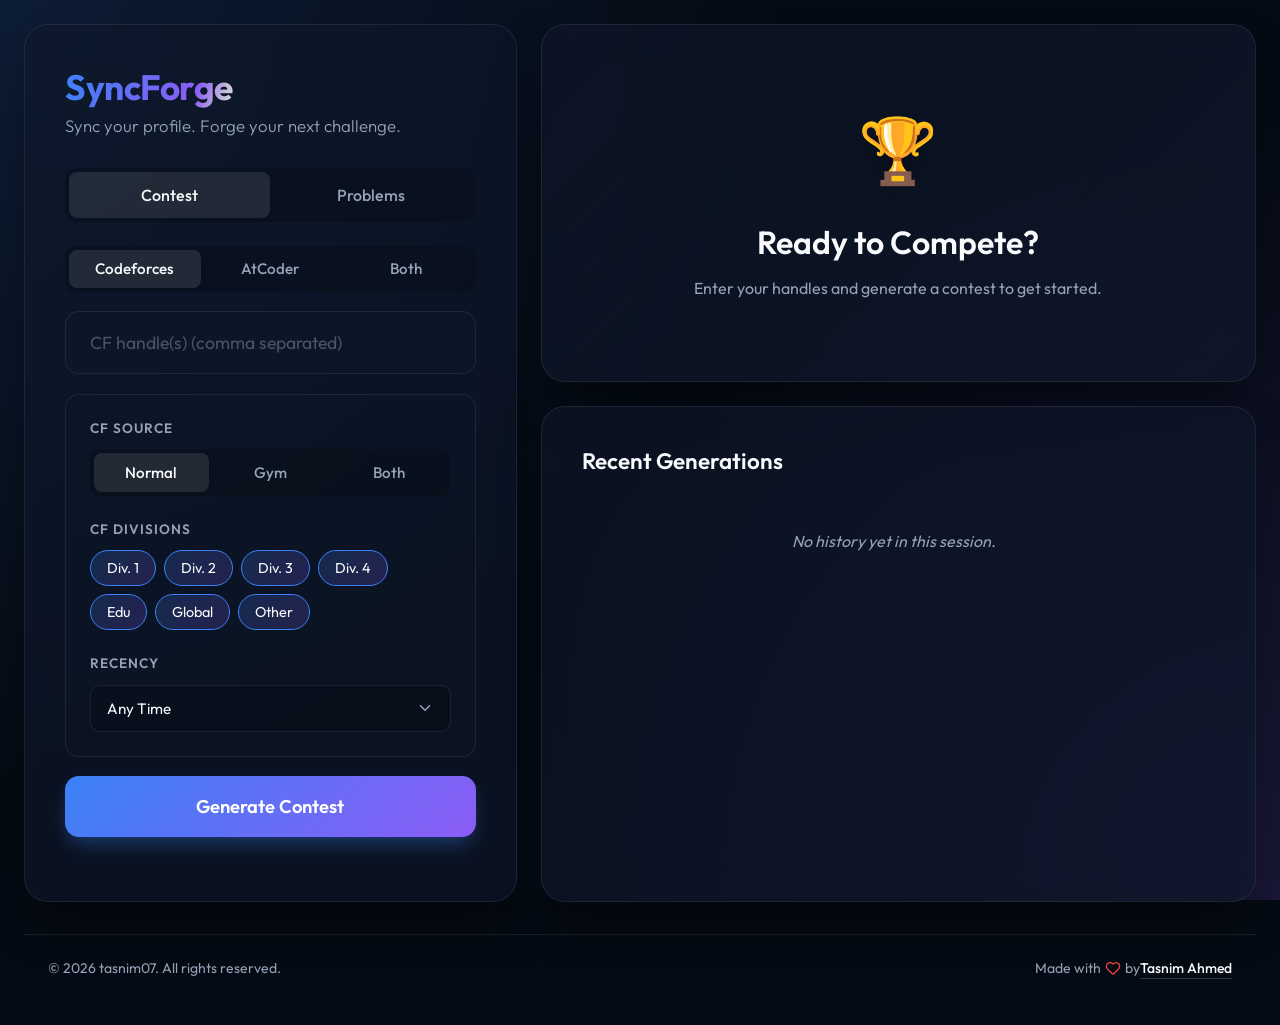
==== index.html @ 2746394c "Sync your profile. Forge your next challenge." ====
<!DOCTYPE html>
<html lang="en">

<head>
    <meta charset="UTF-8">
    <meta name="viewport" content="width=device-width, initial-scale=1.0">
    <title>SyncForge</title>
    <meta name="description" content="Generate a random unsolved Codeforces contest for your handle">
    <link rel="icon" type="image/svg+xml" href="favicon.svg">
    <link href="https://fonts.googleapis.com/css2?family=Outfit:wght@300;400;500;600;700&display=swap" rel="stylesheet">
    <link rel="stylesheet" href="styles.css">
</head>

<body>
    <div class="dashboard-layout">
        <!-- Sidebar Navigation & Filters -->
        <aside class="sidebar glass-panel">
            <header class="sidebar-header">
                <div class="logo-container" style="display: flex; align-items: center; gap: 10px; margin-bottom: 6px;">
                    <h1 style="margin-bottom: 0;">SyncForge</h1>
                </div>
                <p class="subtitle">Sync your profile. Forge your next challenge.</p>
            </header>

            <div class="tabs-container">
                <button class="tab-btn active" data-tab="contest">Contest</button>
                <button class="tab-btn" data-tab="problem">Problems</button>
            </div>

            <!-- Contest Tab Content -->
            <div id="contest-tab-content" class="tab-content active">
                <div class="input-group">
                <div class="toggle-group platform-group" id="platform-group">
                    <label class="toggle-btn"><input type="radio" name="platform" value="codeforces" checked>
                        <span>Codeforces</span></label>
                    <label class="toggle-btn"><input type="radio" name="platform" value="atcoder">
                        <span>AtCoder</span></label>
                    <label class="toggle-btn"><input type="radio" name="platform" value="both">
                        <span>Both</span></label>
                </div>

                <input type="text" id="handle-input" class="contest-handle-input" placeholder="CF handle(s) (comma separated)"
                    autocomplete="off" />
                <input type="text" id="handle-input-ac" class="contest-handle-input hidden" placeholder="AtCoder handle(s) (comma separated)"
                    autocomplete="off" />

                <div id="user-profiles-container" class="user-profiles hidden">
                    <!-- Dynamic user profile widgets will be injected here -->
                </div>

                <div class="filters-section">
                    <div id="cf-source-filter" class="filter-row custom-collapse">
                        <span class="filter-label">CF Source</span>
                        <div class="toggle-group" id="source-group">
                            <label class="toggle-btn"><input type="radio" name="source" value="normal" checked>
                                <span>Normal</span></label>
                            <label class="toggle-btn"><input type="radio" name="source" value="gym">
                                <span>Gym</span></label>
                            <label class="toggle-btn"><input type="radio" name="source" value="both">
                                <span>Both</span></label>
                        </div>
                    </div>

                    <div id="division-filters" class="filter-row custom-collapse">
                        <span class="filter-label" id="division-label">CF Divisions</span>

                        <div class="chip-group" id="cf-division-group">
                            <label class="chip"><input type="checkbox" value="div1" checked> <span>Div. 1</span></label>
                            <label class="chip"><input type="checkbox" value="div2" checked> <span>Div. 2</span></label>
                            <label class="chip"><input type="checkbox" value="div3" checked> <span>Div. 3</span></label>
                            <label class="chip"><input type="checkbox" value="div4" checked> <span>Div. 4</span></label>
                            <label class="chip"><input type="checkbox" value="edu" checked> <span>Edu</span></label>
                            <label class="chip"><input type="checkbox" value="global" checked>
                                <span>Global</span></label>
                            <label class="chip"><input type="checkbox" value="other" checked> <span>Other</span></label>
                        </div>

                        <div class="chip-group hidden" id="ac-division-group">
                            <label class="chip"><input type="checkbox" value="abc" checked> <span>Beginner
                                    (ABC)</span></label>
                            <label class="chip"><input type="checkbox" value="arc" checked> <span>Regular
                                    (ARC)</span></label>
                            <label class="chip"><input type="checkbox" value="agc" checked> <span>Grand
                                    (AGC)</span></label>
                            <label class="chip"><input type="checkbox" value="ahc" checked> <span>Heuristic
                                    (AHC)</span></label>
                            <label class="chip"><input type="checkbox" value="other" checked> <span>Other</span></label>
                        </div>
                    </div>

                    <div class="filter-row">
                        <span class="filter-label">Recency</span>
                        <select id="recency-filter" class="custom-select">
                            <option value="all">Any Time</option>
                            <option value="0.5">Past 6 Months</option>
                            <option value="1">Past 1 Year</option>
                            <option value="2">Past 2 Years</option>
                            <option value="3">Past 3 Years</option>
                            <option value="5">Past 5 Years</option>
                            <option value="7">Past 7 Years</option>
                            <option value="10">Past 10 Years</option>
                        </select>
                    </div>
                </div>

                <button id="get-contest-btn" class="generate-btn">Generate Contest</button>
                </div>
            </div>

            <!-- Problem Tab Content -->
            <div id="problem-tab-content" class="tab-content hidden">
                <div class="input-group">
                    <div class="toggle-group platform-group" id="problem-platform-group">
                        <label class="toggle-btn"><input type="radio" name="problem_platform" value="codeforces" checked>
                            <span>Codeforces</span></label>
                        <label class="toggle-btn"><input type="radio" name="problem_platform" value="atcoder">
                            <span>AtCoder</span></label>
                        <label class="toggle-btn"><input type="radio" name="problem_platform" value="both">
                            <span>Both</span></label>
                    </div>

                    <input type="text" id="problem-handle-cf" class="problem-handle-input" placeholder="CF handle(s) (comma separated)" autocomplete="off" />
                    <input type="text" id="problem-handle-ac" class="problem-handle-input hidden" placeholder="AtCoder handle(s) (comma separated)" autocomplete="off" />

                    <div class="filters-section">
                        <div class="filter-row">
                            <span class="filter-label">Number of Problems</span>
                            <input type="number" id="problem-count" class="custom-number-input" value="5" min="1" max="50" />
                        </div>
                        
                        <div id="problem-cf-rating" class="filter-row custom-collapse">
                            <span class="filter-label">CF Rating Range</span>
                            <div class="range-inputs">
                                <input type="number" id="cf-min-rating" class="custom-number-input" placeholder="Min" min="800" step="100" />
                                <span class="range-separator">-</span>
                                <input type="number" id="cf-max-rating" class="custom-number-input" placeholder="Max" min="800" step="100" />
                            </div>
                        </div>

                        <div id="problem-ac-rating" class="filter-row custom-collapse collapsed">
                            <span class="filter-label">AtCoder Difficulty</span>
                            <div class="range-inputs">
                                <input type="number" id="ac-min-difficulty" class="custom-number-input" placeholder="Min" min="100" />
                                <span class="range-separator">-</span>
                                <input type="number" id="ac-max-difficulty" class="custom-number-input" placeholder="Max" min="100" />
                            </div>
                        </div>

                        <div class="filter-row">
                            <span class="filter-label">Recency</span>
                            <select id="problem-recency-filter" class="custom-select">
                                <option value="all">Any Time</option>
                                <option value="0.5">Past 6 Months</option>
                                <option value="1">Past 1 Year</option>
                                <option value="2">Past 2 Years</option>
                                <option value="3">Past 3 Years</option>
                                <option value="5">Past 5 Years</option>
                                <option value="7">Past 7 Years</option>
                                <option value="10">Past 10 Years</option>
                            </select>
                        </div>
                    </div>

                    <button id="get-problems-btn" class="generate-btn">Fetch Problems</button>
                </div>
            </div>

            <div id="loader" class="hidden">
                <div class="spinner"></div>
                <p id="loader-text">Fetching data...</p>
            </div>

            <div id="error-container" class="hidden">
                <p id="error-message"></p>
            </div>
        </aside>

        <!-- Main Content Area -->
        <main class="main-content">
            <!-- Active Result Hero Card -->
            <section class="hero-section glass-panel" id="main-hero-section">
                <div class="empty-state" id="empty-state">
                    <div class="hero-icon">🏆</div>
                    <h2>Ready to Compete?</h2>
                    <p>Enter your handles and generate a contest to get started.</p>
                </div>

                <div id="result-container" class="hidden">
                    <div class="result-header">
                        <div class="badges">
                            <div class="result-badge" id="result-badge">Div. 2</div>
                            <div class="result-badge type-badge" id="type-badge">CF</div>
                        </div>
                        <div class="duration-badge" id="duration-badge">
                            <svg width="20" height="20" viewBox="0 0 24 24" fill="none" stroke="currentColor"
                                stroke-width="2" stroke-linecap="round" stroke-linejoin="round">
                                <circle cx="12" cy="12" r="10"></circle>
                                <polyline points="12 6 12 12 16 14"></polyline>
                            </svg>
                            <span id="contest-duration">2 Hours</span>
                        </div>
                    </div>

                    <h2 id="contest-name">Contest Name</h2>

                    <div class="action-buttons horizontal">
                        <a id="virtual-link" href="#" target="_blank" class="primary-btn">Start Virtual Contest</a>
                        <a id="contest-link" href="#" target="_blank" class="secondary-btn">View Problems</a>
                    </div>
                </div>
            </section>

            <!-- Contest History -->
            <section class="history-section glass-panel" id="main-history-section">
                <div class="history-header">
                    <h3>Recent Generations</h3>
                    <button id="clear-history-btn" class="text-btn hidden">Clear</button>
                </div>
                <div class="history-grid" id="history-grid">
                    <p class="empty-history text-secondary">No history yet in this session.</p>
                </div>
            </section>

            <!-- Problem Results Section -->
            <section class="problems-section glass-panel hidden" id="main-problems-section">
                <div class="history-header">
                    <h3>Fetched Problems</h3>
                </div>
                <div class="empty-state" id="problems-empty-state" style="margin: auto;">
                    <div class="hero-icon">🧩</div>
                    <h2>Find Unsolved Problems</h2>
                    <p>Enter handles and get a curated list of random unsolved problems.</p>
                </div>
                <div id="problems-grid" class="problems-grid">
                </div>
            </section>
        </main>
    </div>

    <footer class="site-footer">
        <div class="footer-content">
            <div class="footer-copyright">
                <p>© 2026 tasnim07. All rights reserved.</p>
            </div>
            <p class="footer-made-with">
                Made with <svg xmlns="http://www.w3.org/2000/svg" viewBox="0 0 24 24" fill="none" stroke="currentColor" stroke-width="2" stroke-linecap="round" stroke-linejoin="round" class="heart-icon" aria-hidden="true"><path d="M2 9.5a5.5 5.5 0 0 1 9.591-3.676.56.56 0 0 0 .818 0A5.49 5.49 0 0 1 22 9.5c0 2.29-1.5 4-3 5.5l-5.492 5.313a2 2 0 0 1-3 .019L5 15c-1.5-1.5-3-3.2-3-5.5"></path></svg> by <a href="https://codeforces.com/profile/tasnim07" target="_blank" class="footer-link">Tasnim Ahmed</a>
            </p>
        </div>
    </footer>

    <script src="script.js"></script>
</body>

</html>
---- styles.css ----
:root {
    --bg-color: #050b14;
    --card-bg: rgba(15, 23, 42, 0.65);
    --card-border: rgba(255, 255, 255, 0.08);
    --text-primary: #f8fafc;
    --text-secondary: #94a3b8;
    --accent-1: #3b82f6;
    --accent-2: #8b5cf6;
    --error-bg: rgba(239, 68, 68, 0.1);
    --error-border: rgba(239, 68, 68, 0.2);
    --error-text: #f87171;
    --success-bg: linear-gradient(135deg, #10b981, #059669);
    --glass-shadow: 0 25px 50px -12px rgba(0, 0, 0, 0.5);
    --chip-bg: rgba(255, 255, 255, 0.05);
    --chip-hover: rgba(255, 255, 255, 0.1);
}

* {
    box-sizing: border-box;
    margin: 0;
    padding: 0;
}

body {
    font-family: 'Outfit', sans-serif;
    background: var(--bg-color);
    background-image: 
        radial-gradient(circle at 0% 0%, rgba(59, 130, 246, 0.15), transparent 50%),
        radial-gradient(circle at 100% 100%, rgba(139, 92, 246, 0.15), transparent 50%);
    background-attachment: fixed;
    color: var(--text-primary);
    min-height: 100vh;
    padding: 1.5rem;
    overflow-x: hidden;
}

/* Dashboard Layout */
.dashboard-layout {
    display: grid;
    grid-template-columns: 40% 1fr;
    gap: 1.5rem;
    max-width: 1600px;
    margin: 0 auto;
    min-height: calc(100vh - 3rem);
}

@media (max-width: 1024px) {
    .dashboard-layout {
        grid-template-columns: 1fr;
    }
}

/* Glass Panels */
.glass-panel {
    background: var(--card-bg);
    backdrop-filter: blur(20px);
    -webkit-backdrop-filter: blur(20px);
    border: 1px solid var(--card-border);
    border-radius: 24px;
    box-shadow: var(--glass-shadow);
    padding: 2.5rem;
    position: relative;
    overflow: hidden;
}

/* Sidebar */
.sidebar {
    display: flex;
    flex-direction: column;
    height: 100%;
}

.sidebar-header {
    margin-bottom: 2rem;
}

h1 {
    font-size: 2.2rem;
    font-weight: 700;
    margin-bottom: 0.2rem;
    background: linear-gradient(110deg, var(--accent-1) 0%, var(--accent-2) 40%, rgba(255,255,255,0.8) 50%, var(--accent-2) 60%, var(--accent-1) 100%);
    background-size: 200% auto;
    -webkit-background-clip: text;
    background-clip: text;
    -webkit-text-fill-color: transparent;
    letter-spacing: -0.5px;
    animation: shimmer 12s ease-in-out infinite;
}

@keyframes shimmer {
    0% {
        background-position: -200% center;
    }
    40% {
        background-position: 200% center;
    }
    50% {
        background-position: 200% center;
    }
    90% {
        background-position: -200% center;
    }
    100% {
        background-position: -200% center;
    }
}

.subtitle {
    color: var(--text-secondary);
    font-size: 1.05rem;
    font-weight: 300;
}

/* Tabs */
.tabs-container {
    display: flex;
    background: rgba(0, 0, 0, 0.2);
    border-radius: 12px;
    padding: 4px;
    margin-bottom: 1.5rem;
}

.tab-btn {
    flex: 1;
    background: transparent;
    border: none;
    color: var(--text-secondary);
    padding: 0.8rem;
    font-size: 1rem;
    font-weight: 500;
    font-family: 'Outfit', sans-serif;
    border-radius: 8px;
    cursor: pointer;
    transition: all 0.3s ease;
}

.tab-btn:hover {
    color: var(--text-primary);
}

.tab-btn.active {
    background: rgba(255, 255, 255, 0.1);
    color: var(--text-primary);
    box-shadow: 0 4px 6px -1px rgba(0, 0, 0, 0.1);
}

.tab-content {
    display: none;
    flex-direction: column;
    flex: 1;
}

.tab-content.active {
    display: flex;
    animation: fadeIn 0.4s ease;
}

/* Input & Profiles */
.input-group {
    display: flex;
    flex-direction: column;
    gap: 1.2rem;
    margin-bottom: 1.5rem;
    flex: 1;
}

input[type="text"], input[type="number"].custom-number-input {
    width: 100%;
    padding: 1.2rem 1.5rem;
    border-radius: 14px;
    border: 1px solid var(--card-border);
    background: rgba(15, 23, 42, 0.4);
    color: var(--text-primary);
    font-family: 'Outfit', sans-serif;
    font-size: 1.1rem;
    outline: none;
    transition: all 0.3s ease;
}

input[type="text"]::placeholder, input[type="number"].custom-number-input::placeholder {
    color: #475569;
}

input[type="text"]:focus, input[type="number"].custom-number-input:focus {
    border-color: var(--accent-1);
    box-shadow: 0 0 0 4px rgba(59, 130, 246, 0.15);
    background: rgba(15, 23, 42, 0.6);
}

.range-inputs {
    display: flex;
    align-items: center;
    gap: 0.5rem;
}

.range-inputs input {
    padding: 0.8rem 1rem;
    font-size: 0.95rem;
    text-align: center;
}

.range-separator {
    color: var(--text-secondary);
    font-weight: bold;
}

.user-profiles {
    display: flex;
    flex-direction: column;
    gap: 0.8rem;
    animation: fadeIn 0.4s ease;
}

.user-profile-card {
    display: flex;
    align-items: center;
    gap: 1rem;
    padding: 0.8rem 1rem;
    background: rgba(0, 0, 0, 0.2);
    border: 1px solid rgba(255, 255, 255, 0.05);
    border-radius: 12px;
}

.user-avatar {
    width: 40px;
    height: 40px;
    border-radius: 50%;
    object-fit: cover;
    border: 2px solid var(--card-border);
}

.user-info {
    display: flex;
    flex-direction: column;
}

.user-handle {
    font-weight: 600;
    font-size: 1rem;
}

.user-rating {
    font-size: 0.85rem;
    color: var(--text-secondary);
    text-transform: capitalize;
}

/* Filters */
.filters-section {
    background: rgba(15, 23, 42, 0.3);
    border: 1px solid var(--card-border);
    border-radius: 14px;
    padding: 1.5rem;
    display: flex;
    flex-direction: column;
    gap: 1.5rem;
}

.filter-row {
    display: flex;
    flex-direction: column;
    gap: 0.8rem;
}

.filter-label {
    font-size: 0.85rem;
    color: var(--text-secondary);
    text-transform: uppercase;
    letter-spacing: 1px;
    font-weight: 600;
}

.toggle-group {
    display: flex;
    background: rgba(0, 0, 0, 0.2);
    border-radius: 10px;
    padding: 4px;
    gap: 4px;
}

.toggle-btn {
    flex: 1;
    cursor: pointer;
    position: relative;
}

.toggle-btn input { display: none; }

.toggle-btn span {
    display: block;
    text-align: center;
    padding: 0.6rem;
    border-radius: 8px;
    font-size: 0.95rem;
    color: var(--text-secondary);
    transition: all 0.3s ease;
    font-weight: 500;
}

.toggle-btn input:checked + span {
    background: rgba(255, 255, 255, 0.1);
    color: var(--text-primary);
    box-shadow: 0 4px 6px -1px rgba(0, 0, 0, 0.1);
}

.chip-group {
    display: flex;
    flex-wrap: wrap;
    gap: 8px;
}

.chip { cursor: pointer; }
.chip input { display: none; }
.chip span {
    display: inline-block;
    padding: 0.5rem 1rem;
    border-radius: 20px;
    background: var(--chip-bg);
    border: 1px solid var(--card-border);
    color: var(--text-secondary);
    font-size: 0.9rem;
    transition: all 0.2s ease;
}

.chip:hover span { background: var(--chip-hover); }
.chip input:checked + span {
    background: linear-gradient(135deg, rgba(59, 130, 246, 0.2), rgba(139, 92, 246, 0.2));
    border-color: var(--accent-1);
    color: var(--text-primary);
}

.custom-collapse {
    transition: max-height 0.3s ease, opacity 0.3s ease, margin 0.3s ease;
    max-height: 500px;
    opacity: 1;
    overflow: hidden;
}

.custom-collapse.collapsed {
    max-height: 0;
    opacity: 0;
    margin: 0;
}

/* Custom Select */
.custom-select {
    width: 100%;
    padding: 0.8rem 1rem;
    border-radius: 10px;
    border: 1px solid var(--card-border);
    background: rgba(0, 0, 0, 0.2);
    color: var(--text-primary);
    font-family: inherit;
    font-size: 0.95rem;
    outline: none;
    cursor: pointer;
    appearance: none;
    background-image: url("data:image/svg+xml;charset=UTF-8,%3csvg xmlns='http://www.w3.org/2000/svg' viewBox='0 0 24 24' fill='none' stroke='%2394a3b8' stroke-width='2' stroke-linecap='round' stroke-linejoin='round'%3e%3cpolyline points='6 9 12 15 18 9'%3e%3c/polyline%3e%3c/svg%3e");
    background-repeat: no-repeat;
    background-position: right 1rem center;
    background-size: 1.2em;
}

.custom-select:focus {
    border-color: var(--accent-1);
    background: rgba(0, 0, 0, 0.3);
}

.custom-select option {
    background: var(--bg-color);
    color: var(--text-primary);
}

/* Generate Button */
button.generate-btn {
    padding: 1.2rem 1.5rem;
    border-radius: 14px;
    border: none;
    background: linear-gradient(135deg, var(--accent-1), var(--accent-2));
    color: white;
    font-family: 'Outfit', sans-serif;
    font-size: 1.15rem;
    font-weight: 600;
    cursor: pointer;
    transition: all 0.3s ease;
    box-shadow: 0 10px 20px -5px rgba(59, 130, 246, 0.4);
    margin-top: auto;
    width: 100%;
}

button.generate-btn:hover {
    transform: translateY(-2px);
    box-shadow: 0 15px 25px -5px rgba(59, 130, 246, 0.5);
    filter: brightness(1.1);
}

button.generate-btn:active { transform: translateY(1px); }
button.generate-btn:disabled {
    opacity: 0.6;
    cursor: not-allowed;
    transform: none;
    filter: grayscale(0.5);
    box-shadow: none;
}

/* Main Content Area */
.main-content {
    display: flex;
    flex-direction: column;
    gap: 1.5rem;
}

/* Hero Section */
.hero-section {
    flex: 1;
    display: flex;
    flex-direction: column;
    justify-content: center;
    background: linear-gradient(135deg, rgba(15, 23, 42, 0.6), rgba(15, 23, 42, 0.8));
}

.empty-state {
    text-align: center;
    color: var(--text-secondary);
    display: flex;
    flex-direction: column;
    align-items: center;
    gap: 1rem;
    animation: fadeIn 0.4s ease;
}

.hero-icon {
    font-size: 4rem;
    margin-bottom: 1rem;
    filter: drop-shadow(0 10px 15px rgba(0,0,0,0.3));
}

.empty-state h2 {
    color: var(--text-primary);
    font-size: 2rem;
    font-weight: 600;
}

#result-container {
    animation: slideUp 0.6s cubic-bezier(0.16, 1, 0.3, 1);
    height: 100%;
    display: flex;
    flex-direction: column;
    justify-content: center;
}

.result-header {
    display: flex;
    justify-content: space-between;
    align-items: flex-start;
    margin-bottom: 1.5rem;
}

.badges {
    display: flex;
    gap: 0.8rem;
}

.result-badge {
    display: inline-block;
    padding: 0.4rem 1.2rem;
    background: rgba(139, 92, 246, 0.2);
    color: #c4b5fd;
    border-radius: 12px;
    font-size: 0.9rem;
    font-weight: 600;
    text-transform: uppercase;
    letter-spacing: 1px;
    border: 1px solid rgba(139, 92, 246, 0.3);
}

.type-badge {
    background: rgba(59, 130, 246, 0.2);
    color: #93c5fd;
    border-color: rgba(59, 130, 246, 0.3);
}

.type-codeforces {
    background: rgba(59, 130, 246, 0.2);
    color: #93c5fd;
    border-color: rgba(59, 130, 246, 0.3);
}

.type-atcoder {
    background: rgba(255, 255, 255, 0.1);
    color: #f8fafc;
    border-color: rgba(255, 255, 255, 0.2);
}

.duration-badge {
    display: flex;
    align-items: center;
    gap: 0.5rem;
    color: var(--text-secondary);
    background: rgba(0, 0, 0, 0.3);
    padding: 0.5rem 1rem;
    border-radius: 12px;
    font-weight: 500;
    border: 1px solid rgba(255,255,255,0.05);
}

#contest-name {
    font-size: 2.5rem;
    font-weight: 700;
    margin-bottom: 2.5rem;
    line-height: 1.2;
    color: #fff;
    text-shadow: 0 10px 30px rgba(0,0,0,0.5);
}

.action-buttons.horizontal {
    display: flex;
    gap: 1.5rem;
    margin-top: auto;
}

.primary-btn, .secondary-btn {
    flex: 1;
    display: inline-flex;
    justify-content: center;
    align-items: center;
    padding: 1.2rem;
    border-radius: 16px;
    text-decoration: none;
    font-weight: 600;
    font-size: 1.15rem;
    transition: all 0.3s cubic-bezier(0.4, 0, 0.2, 1);
}

.primary-btn {
    background: var(--success-bg);
    color: white;
    box-shadow: 0 10px 15px -3px rgba(16, 185, 129, 0.3);
}

.primary-btn:hover {
    transform: translateY(-4px);
    box-shadow: 0 20px 25px -5px rgba(16, 185, 129, 0.4);
    filter: brightness(1.1);
}

.secondary-btn {
    background: rgba(255, 255, 255, 0.03);
    border: 1px solid var(--card-border);
    color: var(--text-primary);
}

.secondary-btn:hover {
    background: rgba(255, 255, 255, 0.08);
    border-color: rgba(255, 255, 255, 0.2);
    transform: translateY(-4px);
}

/* History Section */
.history-section {
    flex: 1.5;
    display: flex;
    flex-direction: column;
    min-height: 280px;
}

.history-header {
    display: flex;
    justify-content: space-between;
    align-items: center;
    margin-bottom: 1.5rem;
}

.history-header h3 {
    font-size: 1.4rem;
    font-weight: 600;
}

.text-btn {
    background: none;
    border: none;
    color: var(--text-secondary);
    font-family: inherit;
    font-size: 0.9rem;
    cursor: pointer;
    transition: color 0.2s;
}

.text-btn:hover {
    color: var(--text-primary);
}

.history-grid {
    display: grid;
    grid-template-columns: repeat(auto-fill, minmax(280px, 1fr));
    gap: 1.2rem;
    overflow-y: auto;
    padding-right: 0.5rem;
}

.empty-history {
    grid-column: 1 / -1;
    text-align: center;
    font-style: italic;
    padding: 2rem;
}

.history-card {
    background: rgba(0, 0, 0, 0.2);
    border: 1px solid var(--card-border);
    border-radius: 16px;
    padding: 1.2rem;
    transition: all 0.3s ease;
    cursor: pointer;
    display: flex;
    flex-direction: column;
    gap: 0.8rem;
    text-align: left;
    position: relative;
    overflow: hidden;
    z-index: 1;
}

.history-card::before {
    content: '';
    position: absolute;
    bottom: -30px;
    right: -30px;
    width: 100px;
    height: 100px;
    border-radius: 50%;
    opacity: 0.08;
    z-index: -1;
    pointer-events: none;
    transition: all 0.3s ease;
}

.history-card:nth-child(4n+1)::before { background: #3b82f6; }
.history-card:nth-child(4n+2)::before { background: #14b8a6; }
.history-card:nth-child(4n+3)::before { background: #8b5cf6; }
.history-card:nth-child(4n+4)::before { background: #10b981; }

.history-card:hover {
    transform: translateY(-3px);
    background: rgba(0, 0, 0, 0.3);
    border-color: rgba(255, 255, 255, 0.15);
    box-shadow: 0 10px 20px -5px rgba(0,0,0,0.3);
}

.history-card:hover::before {
    transform: scale(1.2);
    opacity: 0.15;
}

.history-card-header {
    display: flex;
    justify-content: space-between;
    align-items: center;
}

.history-card h4 {
    font-size: 1.05rem;
    font-weight: 600;
    line-height: 1.3;
    display: -webkit-box;
    -webkit-line-clamp: 2;
    line-clamp: 2;
    -webkit-box-orient: vertical;
    overflow: hidden;
}

.history-type {
    font-size: 0.75rem;
    padding: 0.2rem 0.6rem;
    border-radius: 8px;
    background: rgba(139, 92, 246, 0.15);
    color: #c4b5fd;
    font-weight: 600;
}

.text-secondary {
    color: var(--text-secondary);
}

/* Problems Section */
.problems-section {
    flex: 1;
    display: flex;
    flex-direction: column;
}

.problems-grid {
    display: grid;
    grid-template-columns: repeat(auto-fill, minmax(280px, 1fr));
    gap: 1.2rem;
    overflow-y: auto;
    padding-right: 0.5rem;
}

.problem-card {
    background: rgba(0, 0, 0, 0.2);
    border: 1px solid var(--card-border);
    border-radius: 16px;
    padding: 1.5rem;
    transition: all 0.3s ease;
    display: flex;
    flex-direction: column;
    gap: 1rem;
    animation: slideUp 0.4s ease;
    position: relative;
    overflow: hidden;
    z-index: 1;
}

.problem-card::before {
    content: '';
    position: absolute;
    bottom: -40px;
    right: -40px;
    width: 120px;
    height: 120px;
    border-radius: 50%;
    opacity: 0.08;
    z-index: -1;
    pointer-events: none;
    transition: all 0.3s ease;
}

.problem-card:nth-child(4n+1)::before { background: #3b82f6; }
.problem-card:nth-child(4n+2)::before { background: #14b8a6; }
.problem-card:nth-child(4n+3)::before { background: #8b5cf6; }
.problem-card:nth-child(4n+4)::before { background: #10b981; }

.problem-card:hover {
    transform: translateY(-3px);
    background: rgba(0, 0, 0, 0.3);
    border-color: rgba(255, 255, 255, 0.15);
    box-shadow: 0 10px 20px -5px rgba(0,0,0,0.3);
}

.problem-card:hover::before {
    transform: scale(1.2);
    opacity: 0.15;
}

.problem-header {
    display: flex;
    justify-content: space-between;
    align-items: center;
}

.problem-id {
    color: var(--text-secondary);
    font-size: 0.85rem;
    font-family: monospace;
    background: rgba(255,255,255,0.05);
    padding: 0.2rem 0.5rem;
    border-radius: 4px;
}

.problem-name {
    font-size: 1.15rem;
    font-weight: 600;
    line-height: 1.3;
    display: -webkit-box;
    -webkit-line-clamp: 2;
    line-clamp: 2;
    -webkit-box-orient: vertical;
    overflow: hidden;
}

.problem-rating {
    font-size: 0.9rem;
    font-weight: 600;
    display: inline-flex;
    align-items: center;
    gap: 0.3rem;
}

.rating-icon {
    font-size: 1.1rem;
}

.problem-footer {
    margin-top: auto;
    display: flex;
    justify-content: flex-end;
}

.problem-solve-btn {
    background: var(--success-bg);
    color: white;
    text-decoration: none;
    padding: 0.6rem 1.2rem;
    border-radius: 10px;
    font-size: 0.9rem;
    font-weight: 600;
    transition: all 0.2s ease;
    display: inline-flex;
    align-items: center;
    gap: 0.5rem;
}

.problem-solve-btn:hover {
    filter: brightness(1.1);
    transform: translateY(-2px);
}

/* Loader & Error */
.hidden { display: none !important; }

#loader {
    display: flex;
    flex-direction: column;
    align-items: center;
    gap: 1.2rem;
    margin-top: 2rem;
    color: var(--text-secondary);
    animation: fadeIn 0.4s ease;
}

.spinner {
    width: 44px;
    height: 44px;
    border: 4px solid rgba(255, 255, 255, 0.05);
    border-left-color: var(--accent-1);
    border-top-color: var(--accent-2);
    border-radius: 50%;
    animation: spin 1s cubic-bezier(0.68, -0.55, 0.265, 1.55) infinite;
}

#error-container {
    margin-top: 1.5rem;
    padding: 1.2rem;
    background: var(--error-bg);
    border: 1px solid var(--error-border);
    border-radius: 12px;
    color: var(--error-text);
    font-size: 1.05rem;
    animation: shake 0.5s cubic-bezier(.36,.07,.19,.97) both;
}

@keyframes spin { 100% { transform: rotate(360deg); } }
@keyframes fadeIn { from { opacity: 0; } to { opacity: 1; } }
@keyframes slideUp { from { opacity: 0; transform: translateY(20px); } to { opacity: 1; transform: translateY(0); } }
@keyframes shake {
    10%, 90% { transform: translate3d(-1px, 0, 0); }
    20%, 80% { transform: translate3d(2px, 0, 0); }
    30%, 50%, 70% { transform: translate3d(-4px, 0, 0); }
    40%, 60% { transform: translate3d(4px, 0, 0); }
}

/* Custom Scrollbar */
::-webkit-scrollbar {
    width: 6px;
    height: 6px;
}
::-webkit-scrollbar-track {
    background: rgba(0, 0, 0, 0.1);
    border-radius: 4px;
}
::-webkit-scrollbar-thumb {
    background: rgba(255, 255, 255, 0.1);
    border-radius: 4px;
}
::-webkit-scrollbar-thumb:hover {
    background: rgba(255, 255, 255, 0.2);
}

/* Footer */
.site-footer {
    border-top: 1px solid var(--card-border);
    padding: 1.5rem 0;
    margin-top: 2rem;
    width: 100%;
}

.footer-content {
    display: flex;
    flex-direction: column;
    align-items: center;
    justify-content: space-between;
    max-width: 1600px;
    margin: 0 auto;
    padding: 0 1.5rem;
}

@media (min-width: 768px) {
    .footer-content {
        flex-direction: row;
    }
}

.footer-copyright, .footer-made-with {
    font-size: 0.875rem;
    color: var(--text-secondary);
}

.footer-copyright {
    margin-bottom: 1rem;
}

@media (min-width: 768px) {
    .footer-copyright {
        margin-bottom: 0;
    }
}

.footer-made-with {
    display: flex;
    align-items: center;
}

.heart-icon {
    margin: 0 0.25rem;
    width: 1rem;
    height: 1rem;
    color: #ef4444;
}

.footer-link {
    color: var(--text-primary);
    text-decoration: none;
    position: relative;
    font-weight: 500;
    transition: color 0.3s ease;
}

.footer-link:hover {
    color: #ef4444;
}

.footer-link::after {
    content: '';
    position: absolute;
    bottom: -2px;
    left: 0;
    width: 100%;
    height: 1.5px;
    background-color: var(--text-secondary);
    opacity: 0.3;
    z-index: 1;
}

.footer-link::before {
    content: '';
    position: absolute;
    bottom: -2px;
    left: 0;
    width: 0%;
    height: 1.5px;
    background-color: #ef4444;
    z-index: 2;
    transition: width 0.3s cubic-bezier(0.4, 0, 0.2, 1);
}

.footer-link:hover::before {
    width: 100%;
}
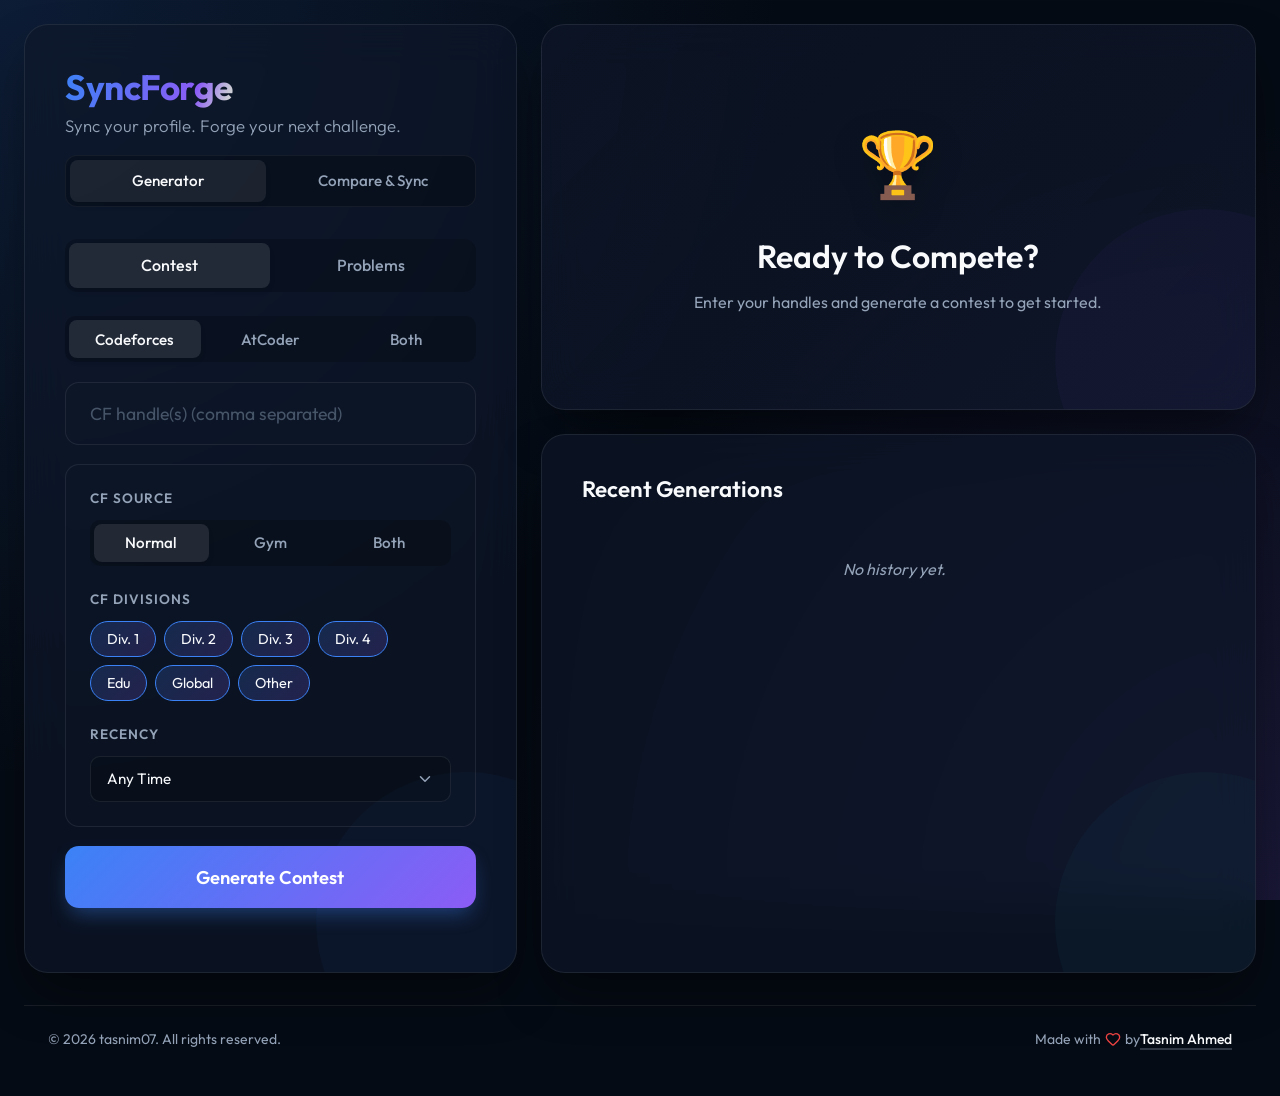
==== commit 888329d7: "Added a new Feature to compare and sync new problems" ====
--- a/index.html
+++ b/index.html
@@ -20,6 +20,10 @@
                     <h1 style="margin-bottom: 0;">SyncForge</h1>
                 </div>
                 <p class="subtitle">Sync your profile. Forge your next challenge.</p>
+                <div class="nav-menu" style="display: flex; gap: 8px; margin-top: 1.2rem; background: rgba(0,0,0,0.25); padding: 4px; border-radius: 12px; border: 1px solid rgba(255, 255, 255, 0.05);">
+                    <a href="index.html" class="nav-link active" style="flex: 1; text-align: center; padding: 0.7rem; border-radius: 8px; font-size: 0.95rem; text-decoration: none; color: var(--text-primary); background: rgba(255,255,255,0.08); font-weight: 500; transition: all 0.3s ease; box-shadow: 0 4px 6px -1px rgba(0, 0, 0, 0.1);">Generator</a>
+                    <a href="compare.html" class="nav-link" style="flex: 1; text-align: center; padding: 0.7rem; border-radius: 8px; font-size: 0.95rem; text-decoration: none; color: var(--text-secondary); font-weight: 500; transition: all 0.3s ease;" onmouseover="this.style.color='var(--text-primary)'" onmouseout="this.style.color='var(--text-secondary)'">Compare & Sync</a>
+                </div>
             </header>
 
             <div class="tabs-container">
--- a/styles.css
+++ b/styles.css
@@ -61,6 +61,38 @@
     padding: 2.5rem;
     position: relative;
     overflow: hidden;
+    z-index: 1;
+}
+
+/* Glass Panel Decorative Circles */
+.sidebar.glass-panel::before,
+.hero-section.glass-panel::before,
+.history-section.glass-panel::before,
+.problems-section.glass-panel::before {
+    content: '';
+    position: absolute;
+    bottom: -100px;
+    right: -100px;
+    width: 300px;
+    height: 300px;
+    border-radius: 50%;
+    opacity: 0.04;
+    z-index: -1;
+    pointer-events: none;
+    transition: all 0.3s ease;
+}
+
+.sidebar.glass-panel::before { background: var(--accent-1); }
+.hero-section.glass-panel::before { background: var(--accent-2); }
+.history-section.glass-panel::before { background: #14b8a6; }
+.problems-section.glass-panel::before { background: #10b981; }
+
+.sidebar.glass-panel:hover::before,
+.hero-section.glass-panel:hover::before,
+.history-section.glass-panel:hover::before,
+.problems-section.glass-panel:hover::before {
+    transform: scale(1.15);
+    opacity: 0.08;
 }
 
 /* Sidebar */
